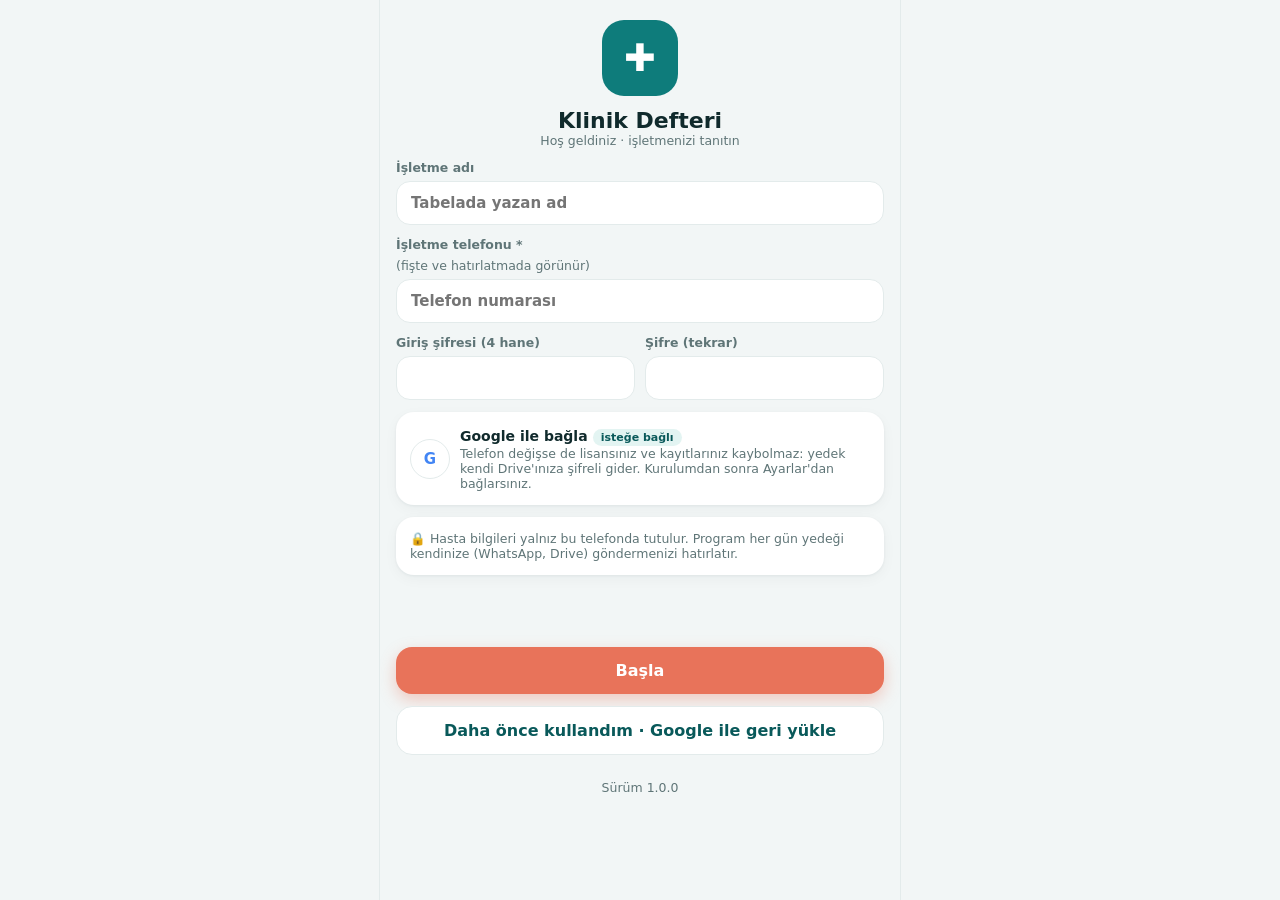
==== index.html @ 35d99abb "Klinik Defteri 1.0.0" ====
<!doctype html>
<html lang="tr">
<head>
<meta charset="utf-8">
<meta name="viewport" content="width=device-width,initial-scale=1,viewport-fit=cover">
<meta name="theme-color" content="#0e7c7b">
<meta name="apple-mobile-web-app-capable" content="yes">
<meta name="apple-mobile-web-app-title" content="Klinik Defteri">
<meta name="apple-mobile-web-app-status-bar-style" content="default">
<title>Klinik Defteri</title>
<link rel="manifest" href="manifest.webmanifest">
<link rel="icon" href="simge-192.png">
<link rel="apple-touch-icon" href="simge-192.png">
<link rel="stylesheet" href="tasarim-temel.css">
<link rel="stylesheet" href="app.css">
</head>
<body>
<div id="uyg"><div class="kilit"><div class="logo">✚</div><b>Klinik Defteri açılıyor…</b></div></div>
<script src="nacl-fast.min.js"></script>
<script src="veri.js"></script>
<script src="lisans.js"></script>
<script src="google.js"></script>
<script src="app.js"></script>
</body>
</html>
---- tasarim-temel.css ----
/* Ton: sakin deniz yeşili + sıcak mercan vurgu; beyaz kartlar, yumuşak gölge. Telefon 390×844. */
:root{
  --zemin:#f2f6f6; --kart:#ffffff; --yazi:#102a2c; --soluk:#5f7577; --cizgi:#e3ebeb;
  --ana:#0e7c7b; --ana-koyu:#09595a; --ana-acik:#e3f4f2; --vurgu:#e8735a; --vurgu-acik:#fdeee9;
  --uyari:#b26200; --uyari-acik:#fff3e0; --tehlike:#c0392b; --tehlike-acik:#fdecea; --iyi:#1f8a4c; --iyi-acik:#e6f5ec;
}
*{box-sizing:border-box}







.ust{padding:6px 16px 12px;display:flex;align-items:center;gap:10px;flex:none}
.ust .geri{width:36px;height:36px;border-radius:12px;background:var(--kart);display:grid;place-items:center;box-shadow:0 1px 3px rgba(16,42,44,.08);font-size:18px}
.ust h1{margin:0;font-size:22px;flex:1;letter-spacing:-.01em}
.ust h1 small{display:block;font-size:12.5px;font-weight:500;color:var(--soluk);letter-spacing:0}
.ust .yuv{width:38px;height:38px;border-radius:50%;background:var(--ana);color:#fff;display:grid;place-items:center;font-weight:700;font-size:15px}
.ic{flex:1;overflow:hidden;padding:2px 16px 12px;display:flex;flex-direction:column;gap:12px}
.kart{background:var(--kart);border-radius:18px;padding:14px;box-shadow:0 1px 3px rgba(16,42,44,.06),0 4px 14px rgba(16,42,44,.04)}
.kahraman{background:linear-gradient(135deg,#0e7c7b 0%,#0a5f60 100%);color:#fff;border-radius:22px;padding:16px;position:relative;overflow:hidden}
.kahraman::after{content:"";position:absolute;right:-30px;top:-30px;width:140px;height:140px;border-radius:50%;background:rgba(255,255,255,.08)}
.kahraman small{opacity:.85;font-size:12.5px}
.kahraman b{display:block;font-size:30px;letter-spacing:-.02em;margin:2px 0 8px}
.kahraman .ikili{display:flex;gap:18px;font-size:13px}
.kahraman .ikili span b{display:inline;font-size:15px;margin:0}
.btn{border-radius:16px;padding:14px;font-weight:700;font-size:16px;text-align:center}
.btn.ana{background:var(--vurgu);color:#fff;box-shadow:0 6px 16px rgba(232,115,90,.35)}
.btn.koyu{background:var(--ana);color:#fff}
.btn.ince{background:var(--kart);color:var(--ana-koyu);border:1px solid var(--cizgi)}
.bas{display:flex;justify-content:space-between;align-items:baseline;font-size:13px;font-weight:700;color:var(--soluk);margin:2px 2px -4px}
.bas a{color:var(--ana);font-weight:600}
.liste .s{display:flex;gap:12px;align-items:center;padding:10px 0;border-bottom:1px solid var(--cizgi)}
.liste .s:last-child{border-bottom:0;padding-bottom:2px}
.liste .s:first-child{padding-top:2px}
.av{width:40px;height:40px;border-radius:50%;display:grid;place-items:center;font-weight:700;font-size:15px;flex:none}
.a1{background:#e3f4f2;color:#0a6e6c}.a2{background:#fdeee9;color:#c4553c}.a3{background:#ebeefb;color:#4256b8}.a4{background:#fff3e0;color:#a35a00}.a5{background:#efe9fb;color:#6a44b8}
.liste .m{flex:1;min-width:0}
.liste .m b{display:block;font-size:14.5px}
.liste .m small{display:block;color:var(--soluk);font-size:12.5px;margin-top:1px;white-space:nowrap;overflow:hidden;text-overflow:ellipsis}
.liste .t{font-weight:700;font-size:14.5px;font-variant-numeric:tabular-nums;white-space:nowrap;text-align:right}
.liste .t small{display:block;font-weight:500;color:var(--soluk);font-size:11.5px}
.et{display:inline-block;font-size:11px;font-weight:700;padding:2px 8px;border-radius:999px;white-space:nowrap}
.e-iyi{background:var(--iyi-acik);color:var(--iyi)} .e-uy{background:var(--uyari-acik);color:var(--uyari)} .e-teh{background:var(--tehlike-acik);color:var(--tehlike)} .e-ana{background:var(--ana-acik);color:var(--ana-koyu)}
.alt{display:flex;justify-content:space-around;background:var(--kart);padding:8px 6px 20px;font-size:11px;color:var(--soluk);flex:none;box-shadow:0 -1px 0 var(--cizgi)}
.alt div{display:grid;justify-items:center;gap:3px;width:64px}
.alt i{font-style:normal;font-size:20px;line-height:1}
.alt .on{color:var(--ana);font-weight:700}
.alt .on i{background:var(--ana-acik);border-radius:12px;padding:3px 14px}
.girdi{background:var(--kart);border:1.5px solid var(--cizgi);border-radius:14px;padding:12px 14px;font-size:15px;display:flex;align-items:center;gap:8px}
.girdi.odak{border-color:var(--ana);box-shadow:0 0 0 4px rgba(14,124,123,.12)}
.girdi .bos{color:#9db0b2}
label{display:grid;gap:6px;font-size:12.5px;font-weight:600;color:var(--soluk)}
.cips{display:flex;gap:6px;flex-wrap:wrap}
.cip{padding:7px 12px;border-radius:999px;font-size:13px;font-weight:600;background:var(--kart);color:var(--soluk);box-shadow:0 1px 2px rgba(16,42,44,.08)}
.cip.on{background:var(--ana);color:#fff}
.mal{display:flex;align-items:center;gap:10px;padding:9px 0;border-bottom:1px solid var(--cizgi)}
.mal:last-child{border-bottom:0}
.mal .ad{flex:1;min-width:0;font-size:14px}
.mal .ad small{display:block;color:var(--soluk);font-size:12px}
.adet{display:flex;align-items:center;background:var(--zemin);border-radius:12px}
.adet span{width:32px;height:32px;display:grid;place-items:center;font-weight:700;font-size:16px;color:var(--ana-koyu)}
.adet .n{width:26px;color:var(--yazi);font-variant-numeric:tabular-nums}
.adet.sif .n{color:#a8b8ba}
.toplam{background:var(--yazi);color:#fff;border-radius:18px;padding:12px 16px;display:flex;justify-content:space-between;align-items:center}
.toplam b{font-size:24px;font-variant-numeric:tabular-nums}
.toplam small{opacity:.75;font-size:12px}
.uyari-kutu{background:var(--tehlike-acik);color:var(--tehlike);border-radius:14px;padding:10px 12px;font-size:13.5px;font-weight:600;display:flex;gap:8px;align-items:center}
.oneri{background:var(--kart);border-radius:16px;box-shadow:0 10px 30px rgba(16,42,44,.16);overflow:hidden}
.oneri .s{display:flex;gap:10px;align-items:center;padding:10px 12px;border-bottom:1px solid var(--cizgi)}
.oneri .s.sec{background:var(--ana-acik)}
.oneri .s:last-child{border-bottom:0}
.oneri .s b{font-size:14px}.oneri .s small{display:block;color:var(--soluk);font-size:12px}
.zaman{display:grid;gap:12px}
.zaman .g{display:grid;grid-template-columns:52px 1fr;gap:10px}
.zaman .tar{text-align:center;background:var(--ana-acik);border-radius:12px;padding:6px 0;color:var(--ana-koyu);height:max-content}
.zaman .tar b{display:block;font-size:18px;line-height:1.1}.zaman .tar small{font-size:11px;font-weight:600}
.zaman .d b{font-size:14.5px}.zaman .d .neden{font-size:12.5px;color:var(--vurgu);font-weight:700}
.zaman .d p{margin:3px 0 0;font-size:13px;color:var(--soluk);width:auto;text-align:left;min-height:0}
.zaman .d .tut{font-weight:700;font-size:13.5px;margin-top:3px}
.ayar .s{display:flex;justify-content:space-between;align-items:center;gap:10px;padding:11px 0;border-bottom:1px solid var(--cizgi);font-size:14.5px}
.ayar .s:last-child{border-bottom:0}
.ayar .s small{display:block;color:var(--soluk);font-size:12px;margin-top:2px}
.ayar .ok{color:#a8b8ba;font-size:18px}
.anah{width:46px;height:28px;border-radius:999px;background:#cfdcdd;position:relative;flex:none}
.anah::after{content:"";position:absolute;top:3px;left:3px;width:22px;height:22px;border-radius:50%;background:#fff;box-shadow:0 1px 3px rgba(0,0,0,.2)}
.anah.on{background:var(--ana)} .anah.on::after{left:21px}
.grup{font-size:12px;font-weight:700;color:var(--soluk);letter-spacing:.06em;text-transform:uppercase;margin:4px 4px -6px}
.cubuk{display:flex;align-items:flex-end;gap:7px;height:92px;padding-top:6px}
.cubuk span{flex:1;background:var(--ana-acik);border-radius:8px 8px 3px 3px;position:relative}
.cubuk span.bug{background:var(--ana)}
.cubuk-alt{display:flex;gap:7px;font-size:11px;color:var(--soluk)}.cubuk-alt span{flex:1;text-align:center}
.uc{display:grid;grid-template-columns:repeat(3,1fr);gap:8px}
.uc .kart{padding:10px 12px}.uc small{color:var(--soluk);font-size:11.5px}.uc b{display:block;font-size:17px;font-variant-numeric:tabular-nums}
.ara{display:flex;gap:8px;align-items:center;background:var(--kart);border-radius:14px;padding:11px 14px;color:#9db0b2;font-size:15px;box-shadow:0 1px 3px rgba(16,42,44,.06)}
.fiyat{font-weight:700;font-variant-numeric:tabular-nums;font-size:14px;white-space:nowrap;text-align:right}
.fiyat small{display:block;font-weight:500;color:var(--soluk);font-size:11.5px}
.kat{font-size:12px;font-weight:700;color:var(--ana);margin:6px 0 0}
.pin{display:flex;gap:14px;justify-content:center}
.pin span{width:15px;height:15px;border-radius:50%;border:2px solid var(--ana)}
.pin span.d{background:var(--ana)}
---- app.css ----
/* Programın kabuğu (onaylı tasarımın stilleri tasarim-temel.css'te) */
html,body{height:100%;margin:0}
body{background:var(--zemin);font-family:"Segoe UI",Inter,system-ui,-apple-system,Roboto,sans-serif;color:var(--yazi);-webkit-tap-highlight-color:transparent;overscroll-behavior-y:none}
button,input,select,textarea{font:inherit;color:inherit}
button{cursor:pointer;border:0;background:none;padding:0}
#uyg{max-width:520px;margin:0 auto;height:100%;display:flex;flex-direction:column;background:var(--zemin);position:relative}
.ust{padding-top:calc(10px + env(safe-area-inset-top,0px))}
.ic{overflow-y:auto;-webkit-overflow-scrolling:touch;padding-bottom:20px}
.alt{padding-bottom:calc(10px + env(safe-area-inset-bottom,0px))}
.alt button{display:grid;justify-items:center;gap:3px;width:64px;color:inherit;font-size:11px}
.alt button.on{color:var(--ana);font-weight:700}
.alt button.on i{background:var(--ana-acik);border-radius:12px;padding:3px 14px}
.btn{display:block;width:100%}
input.girdi,select.girdi,textarea.girdi{width:100%;outline:none}
input.girdi:focus,select.girdi:focus,textarea.girdi:focus{border-color:var(--ana);box-shadow:0 0 0 4px rgba(14,124,123,.12)}
textarea.girdi{min-height:70px;resize:vertical}
.ara input{border:0;outline:none;flex:1;background:none;font-size:15px;min-width:0}
.cip{border:0}
.liste .s{cursor:pointer}
.mal .adet button{width:34px;height:34px;font-weight:700;font-size:18px;color:var(--ana-koyu)}
.bos-durum{text-align:center;color:var(--soluk);padding:28px 10px;font-size:14px}
.bos-durum b{display:block;color:var(--yazi);font-size:16px;margin-bottom:4px}
.serit{margin:0 16px 6px;border-radius:14px;padding:10px 12px;font-size:13.5px;font-weight:600;display:flex;gap:8px;align-items:center}
.serit.uy{background:var(--uyari-acik);color:var(--uyari)} .serit.teh{background:var(--tehlike-acik);color:var(--tehlike)} .serit.ana{background:var(--ana-acik);color:var(--ana-koyu)}
.serit button{margin-left:auto;font-weight:700;color:inherit;text-decoration:underline}
.toast{position:fixed;left:50%;bottom:calc(90px + env(safe-area-inset-bottom,0px));transform:translateX(-50%);background:var(--yazi);color:#fff;padding:11px 16px;border-radius:14px;font-weight:600;font-size:14px;z-index:50;max-width:90vw;text-align:center}
.perde{position:fixed;inset:0;background:rgba(16,42,44,.45);z-index:40;display:flex;align-items:flex-end;justify-content:center}
.sayfa{background:var(--zemin);width:100%;max-width:520px;max-height:92vh;border-radius:24px 24px 0 0;padding:16px 16px calc(20px + env(safe-area-inset-bottom,0px));overflow-y:auto;display:grid;gap:12px}
.sayfa h3{margin:0;font-size:19px}
.pin-tus{display:grid;grid-template-columns:repeat(3,1fr);gap:12px;width:260px;margin:0 auto}
.pin-tus button{height:62px;border-radius:50%;background:var(--kart);font-size:24px;font-weight:600;box-shadow:0 1px 3px rgba(16,42,44,.1)}
.pin-tus button.bos{background:none;box-shadow:none}
.kilit{flex:1;display:flex;flex-direction:column;justify-content:center;gap:18px;padding:24px;text-align:center}
.logo{width:76px;height:76px;border-radius:22px;background:var(--ana);color:#fff;display:grid;place-items:center;font-size:38px;margin:0 auto}
.hata{color:var(--tehlike);font-weight:600;font-size:14px;min-height:20px}
.ikili-g{display:grid;grid-template-columns:1fr 1fr;gap:10px}
.salt{opacity:.55;pointer-events:none}
.kucuk{font-size:12.5px;color:var(--soluk)}
a{color:var(--ana)}
@media (min-width:521px){#uyg{box-shadow:0 0 0 1px var(--cizgi)}}
@media (prefers-reduced-motion:no-preference){.sayfa{animation:yukari .18s ease-out}@keyframes yukari{from{transform:translateY(30px);opacity:.6}}}
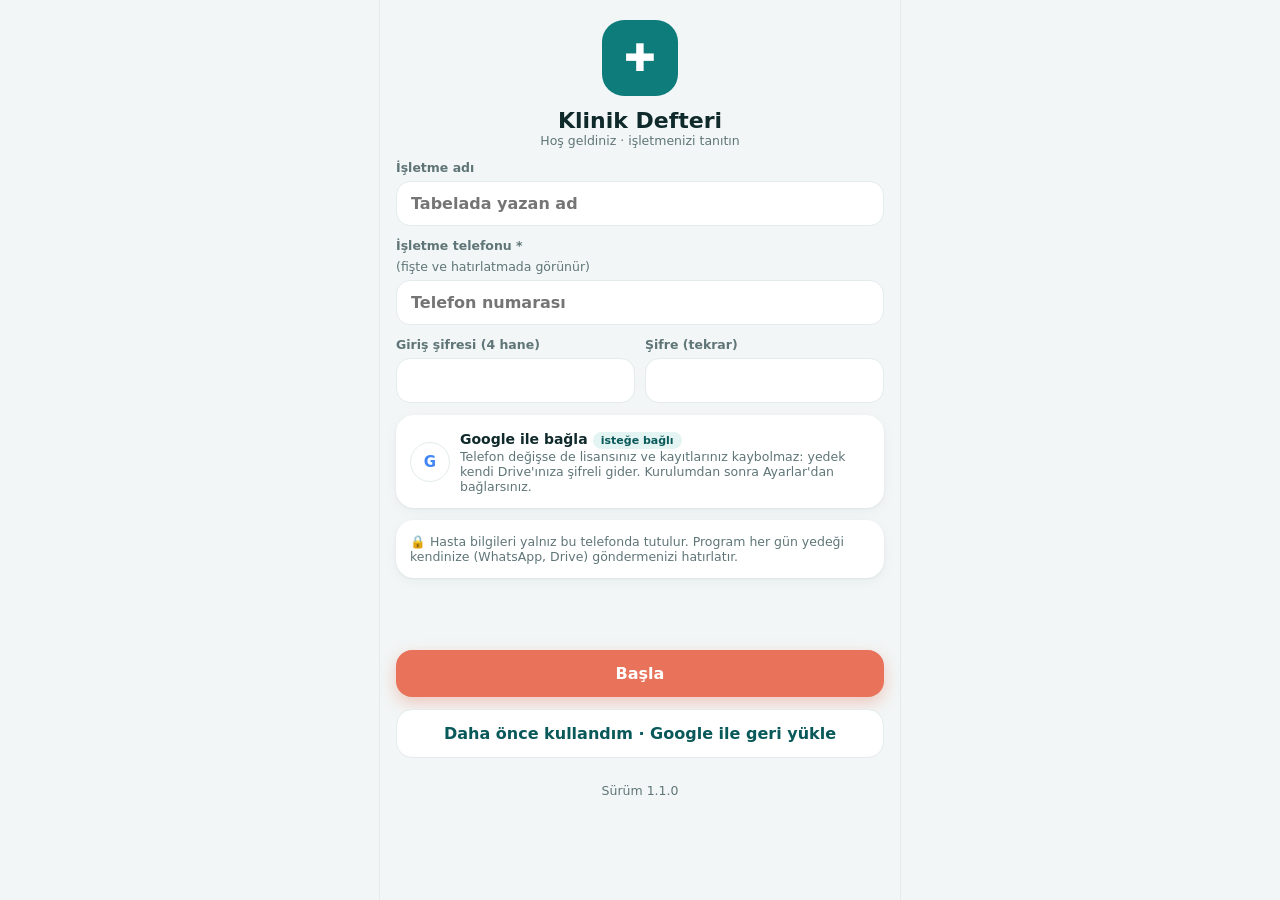
==== commit a4a13308: "Klinik Defteri 1.1.0" ====
--- a/index.html
+++ b/index.html
@@ -20,6 +20,7 @@
 <script src="veri.js"></script>
 <script src="lisans.js"></script>
 <script src="google.js"></script>
+<script src="ekip.js"></script>
 <script src="app.js"></script>
 </body>
 </html>
--- a/app.css
+++ b/app.css
@@ -4,7 +4,14 @@
 button,input,select,textarea{font:inherit;color:inherit}
 button{cursor:pointer;border:0;background:none;padding:0}
 #uyg{max-width:520px;margin:0 auto;height:100%;display:flex;flex-direction:column;background:var(--zemin);position:relative}
-.ust{padding-top:calc(10px + env(safe-area-inset-top,0px))}
+.ust{padding-top:calc(18px + env(safe-area-inset-top,0px));position:relative;z-index:2;background:var(--zemin)}
+/* 1.0.1: telefonun saat/şarj çubuğunun altı her zaman düz zemin (yazı buğulu görünmesin) */
+body::before{content:"";position:fixed;inset:0 0 auto;height:env(safe-area-inset-top,0px);background:var(--zemin);z-index:35;pointer-events:none}
+.ic>*{flex-shrink:0}          /* 1.0.1: uzun ekranda kartlar ezilmesin (kasa toplam kartı kayıyordu) */
+button,a,input,select,label,.cip,.s{touch-action:manipulation}      /* dokunma gecikmesi yok */
+input,select,textarea{font-size:16px!important}        /* iPhone yazarken ekranı büyütmesin */
+.alt svg{display:block}
+.alt button.on i{display:block}
 .ic{overflow-y:auto;-webkit-overflow-scrolling:touch;padding-bottom:20px}
 .alt{padding-bottom:calc(10px + env(safe-area-inset-bottom,0px))}
 .alt button{display:grid;justify-items:center;gap:3px;width:64px;color:inherit;font-size:11px}
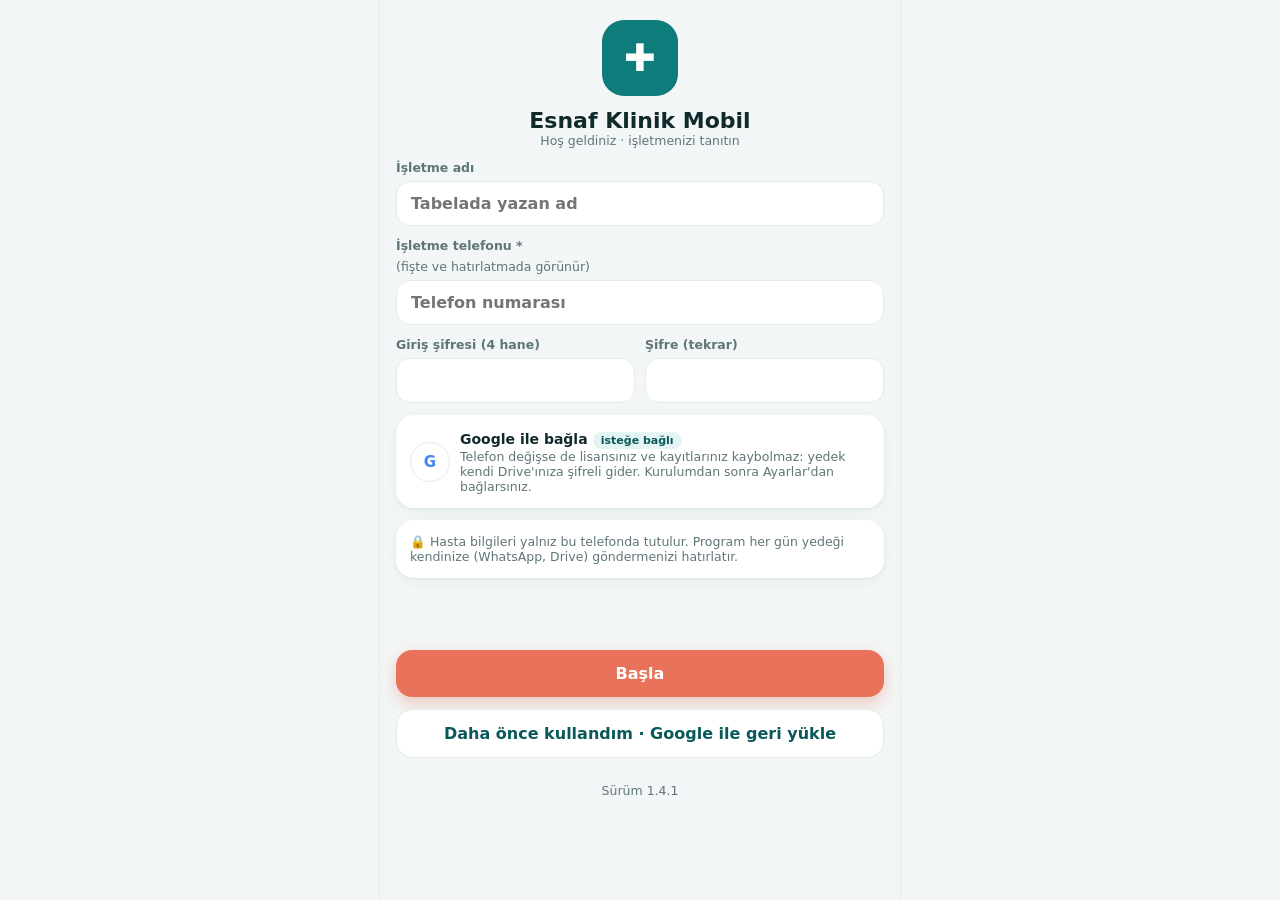
==== commit 0c3b7bde: "Klinik Defteri 1.4.1" ====
--- a/index.html
+++ b/index.html
@@ -5,9 +5,9 @@
 <meta name="viewport" content="width=device-width,initial-scale=1,viewport-fit=cover">
 <meta name="theme-color" content="#0e7c7b">
 <meta name="apple-mobile-web-app-capable" content="yes">
-<meta name="apple-mobile-web-app-title" content="Klinik Defteri">
+<meta name="apple-mobile-web-app-title" content="Esnaf Klinik">
 <meta name="apple-mobile-web-app-status-bar-style" content="default">
-<title>Klinik Defteri</title>
+<title>Esnaf Klinik Mobil</title>
 <link rel="manifest" href="manifest.webmanifest">
 <link rel="icon" href="simge-192.png">
 <link rel="apple-touch-icon" href="simge-192.png">
@@ -15,7 +15,7 @@
 <link rel="stylesheet" href="app.css">
 </head>
 <body>
-<div id="uyg"><div class="kilit"><div class="logo">✚</div><b>Klinik Defteri açılıyor…</b></div></div>
+<div id="uyg"><div class="kilit"><div class="logo">✚</div><b>Esnaf Klinik Mobil açılıyor…</b></div></div>
 <script src="nacl-fast.min.js"></script>
 <script src="veri.js"></script>
 <script src="lisans.js"></script>
--- a/app.css
+++ b/app.css
@@ -46,3 +46,8 @@
 a{color:var(--ana)}
 @media (min-width:521px){#uyg{box-shadow:0 0 0 1px var(--cizgi)}}
 @media (prefers-reduced-motion:no-preference){.sayfa{animation:yukari .18s ease-out}@keyframes yukari{from{transform:translateY(30px);opacity:.6}}}
+
+/* 1.3.0 kür seansları */
+.nokta{display:flex;gap:5px}.nokta i{flex:1;height:9px;border-radius:5px;background:var(--cizgi)}.nokta i.d{background:var(--ana)}
+
+[hidden]{display:none!important}          /* 1.4.0: .ikili-g gibi kutular da gizlenir (Stok tut kapanınca) */
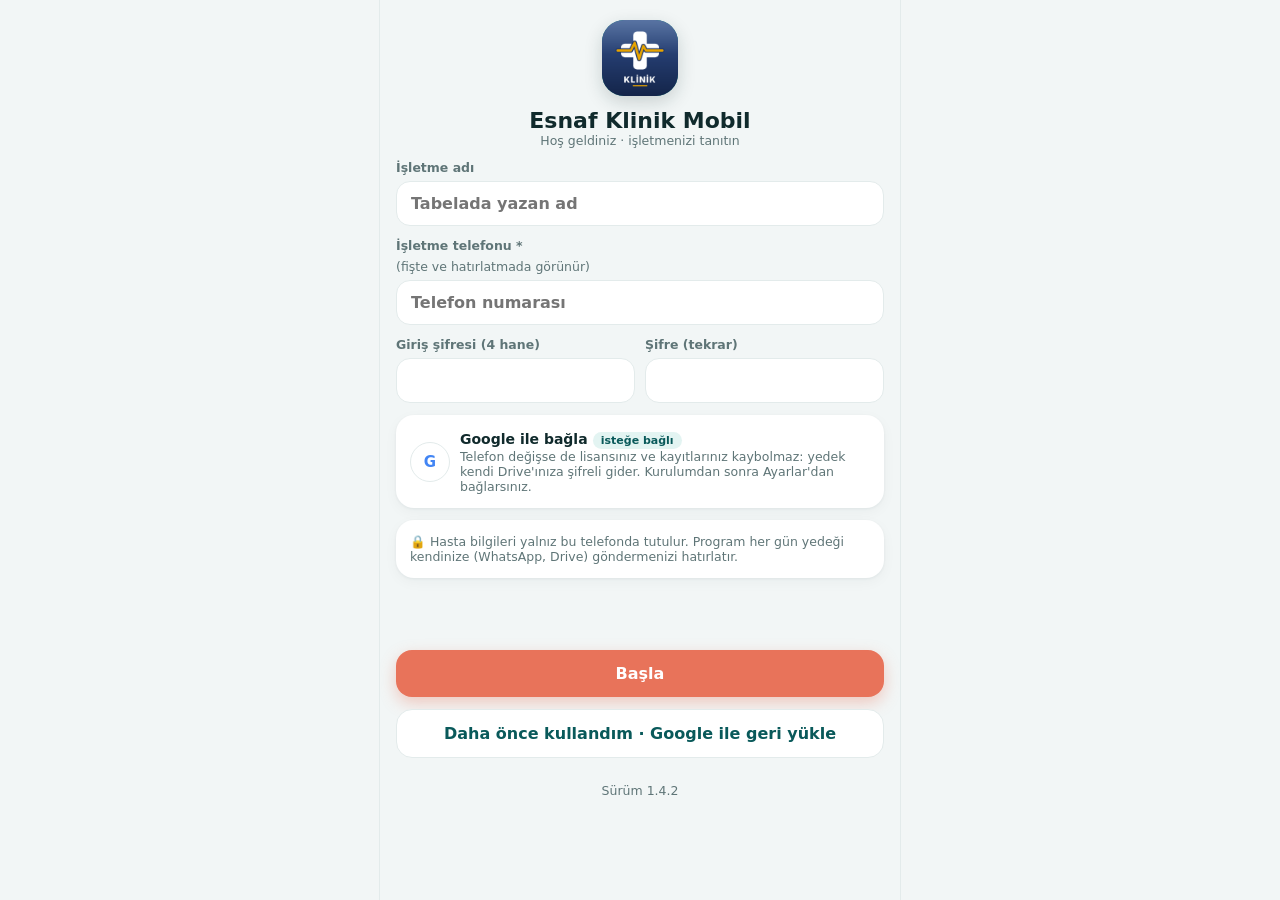
==== commit 069cc7dc: "Klinik Defteri 1.4.2" ====
--- a/index.html
+++ b/index.html
@@ -15,7 +15,7 @@
 <link rel="stylesheet" href="app.css">
 </head>
 <body>
-<div id="uyg"><div class="kilit"><div class="logo">✚</div><b>Esnaf Klinik Mobil açılıyor…</b></div></div>
+<div id="uyg"><div class="kilit"><img class="logo" src="simge-192.png" alt=""><b>Esnaf Klinik Mobil açılıyor…</b></div></div>
 <script src="nacl-fast.min.js"></script>
 <script src="veri.js"></script>
 <script src="lisans.js"></script>
--- a/app.css
+++ b/app.css
@@ -51,3 +51,5 @@
 .nokta{display:flex;gap:5px}.nokta i{flex:1;height:9px;border-radius:5px;background:var(--cizgi)}.nokta i.d{background:var(--ana)}
 
 [hidden]{display:none!important}          /* 1.4.0: .ikili-g gibi kutular da gizlenir (Stok tut kapanınca) */
+
+img.logo{display:block;object-fit:cover;padding:0;box-shadow:0 6px 18px rgba(16,42,44,.18)}          /* 1.4.2: emoji yerine programın kendi simgesi */
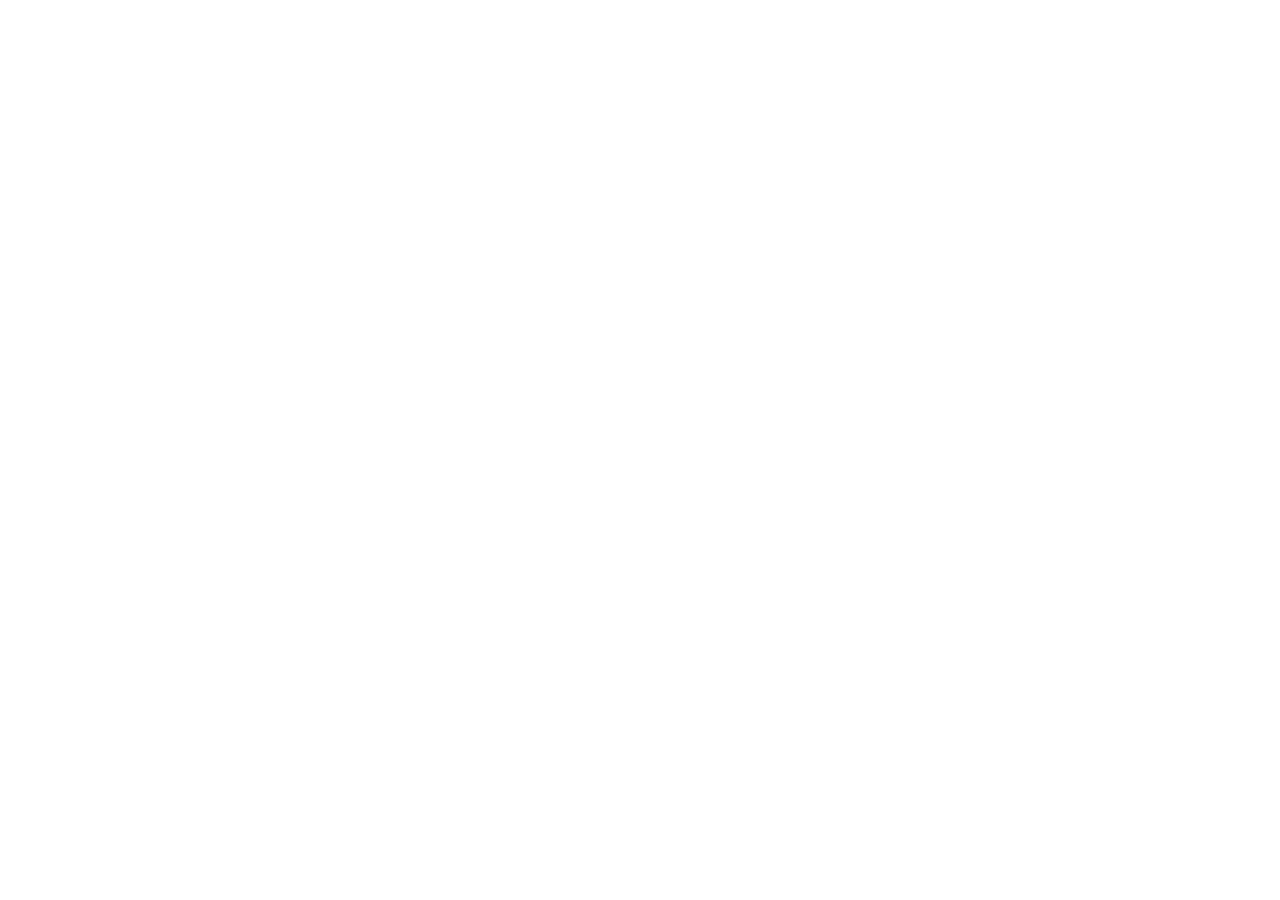
==== commit 55b4cecc: "Yeni adrese yönlendirme: https://klinik.esnafailesi.com.tr/" ====
--- a/index.html
+++ b/index.html
@@ -1,26 +1 @@
-<!doctype html>
-<html lang="tr">
-<head>
-<meta charset="utf-8">
-<meta name="viewport" content="width=device-width,initial-scale=1,viewport-fit=cover">
-<meta name="theme-color" content="#0e7c7b">
-<meta name="apple-mobile-web-app-capable" content="yes">
-<meta name="apple-mobile-web-app-title" content="Esnaf Klinik">
-<meta name="apple-mobile-web-app-status-bar-style" content="default">
-<title>Esnaf Klinik Mobil</title>
-<link rel="manifest" href="manifest.webmanifest">
-<link rel="icon" href="simge-192.png">
-<link rel="apple-touch-icon" href="simge-192.png">
-<link rel="stylesheet" href="tasarim-temel.css">
-<link rel="stylesheet" href="app.css">
-</head>
-<body>
-<div id="uyg"><div class="kilit"><img class="logo" src="simge-192.png" alt=""><b>Esnaf Klinik Mobil açılıyor…</b></div></div>
-<script src="nacl-fast.min.js"></script>
-<script src="veri.js"></script>
-<script src="lisans.js"></script>
-<script src="google.js"></script>
-<script src="ekip.js"></script>
-<script src="app.js"></script>
-</body>
-</html>
+<!doctype html><meta charset="utf-8"><meta name="viewport" content="width=device-width,initial-scale=1"><meta http-equiv="refresh" content="0;url=https://klinik.esnafailesi.com.tr/"><title>Klinik Defteri</title><script>location.replace("https://klinik.esnafailesi.com.tr/")</script><p style="font-family:sans-serif;padding:24px">Program yeni adreste: <a href="https://klinik.esnafailesi.com.tr/">https://klinik.esnafailesi.com.tr/</a></p>
